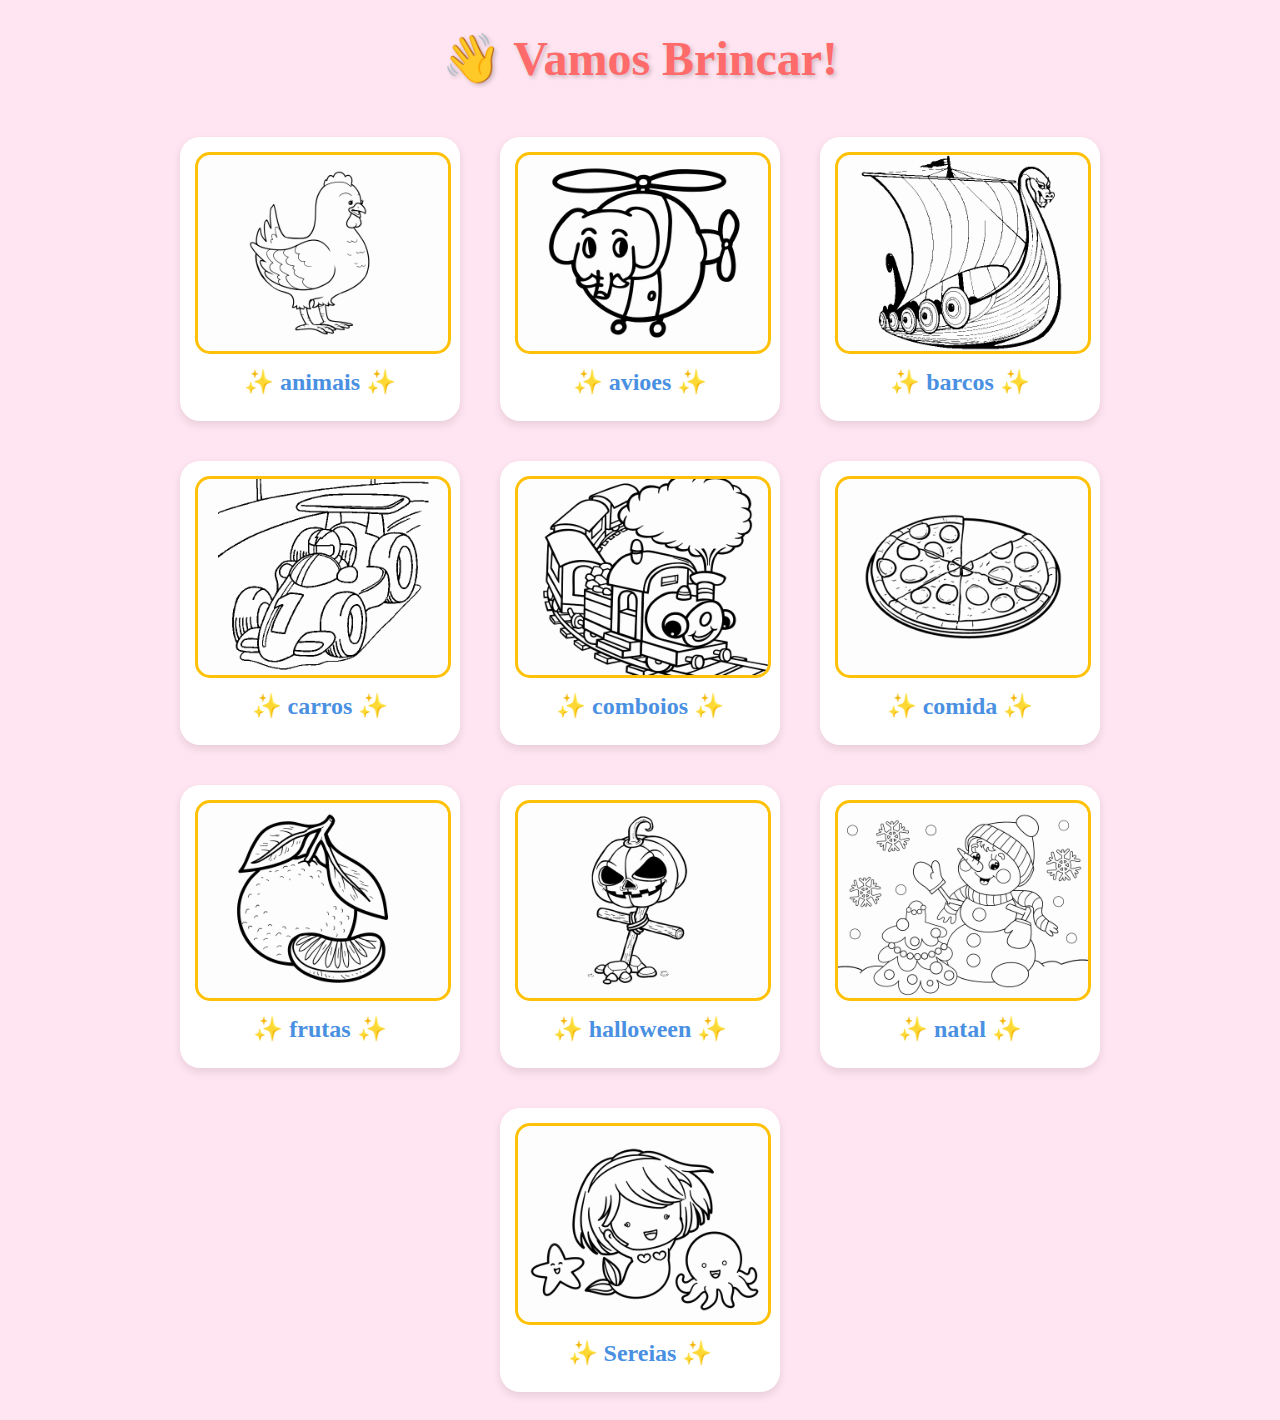
==== index.html @ 5acebd82 "Initial commit" ====
<!DOCTYPE html>
<html lang="pt">
<head>
  <meta charset="UTF-8">
  <title>Escolhe a Categoria</title>
  <link rel="stylesheet" href="css/style.css">
</head>
<body>
  <h1>👋 Vamos Brincar!</h1>
  <div id="lista-categorias"></div>

  <script src="js/index.js"></script>
</body>
</html>
---- css/style.css ----
body {
    background-color: #FFE5F1;
    font-family: "Comic Sans MS", cursive;
    text-align: center;
  }
  h1 {
    color: #FF6B6B;
    font-size: 48px;
    text-shadow: 2px 2px 4px rgba(0,0,0,0.2);
    margin: 30px 0;
  }
  .categoria {
    display: inline-block;
    width: 250px;
    margin: 20px;
    text-align: center;
    cursor: pointer;
    background-color: white;
    border-radius: 20px;
    padding: 15px;
    box-shadow: 0 4px 8px rgba(0,0,0,0.1);
    transition: transform 0.3s ease;
  }
  .categoria:hover {
    transform: scale(1.1);
  }
  .categoria h3 {
    color: #4A90E2;
    font-size: 24px;
    margin: 10px 0;
  }
  .categoria img {
    max-width: 100%;
    height: auto;
    border-radius: 15px;
    border: 3px solid #FFC107;
  }
  #lista-categorias {
    display: flex;
    flex-wrap: wrap;
    justify-content: center;
    max-width: 1200px;
    margin: 0 auto;
  }
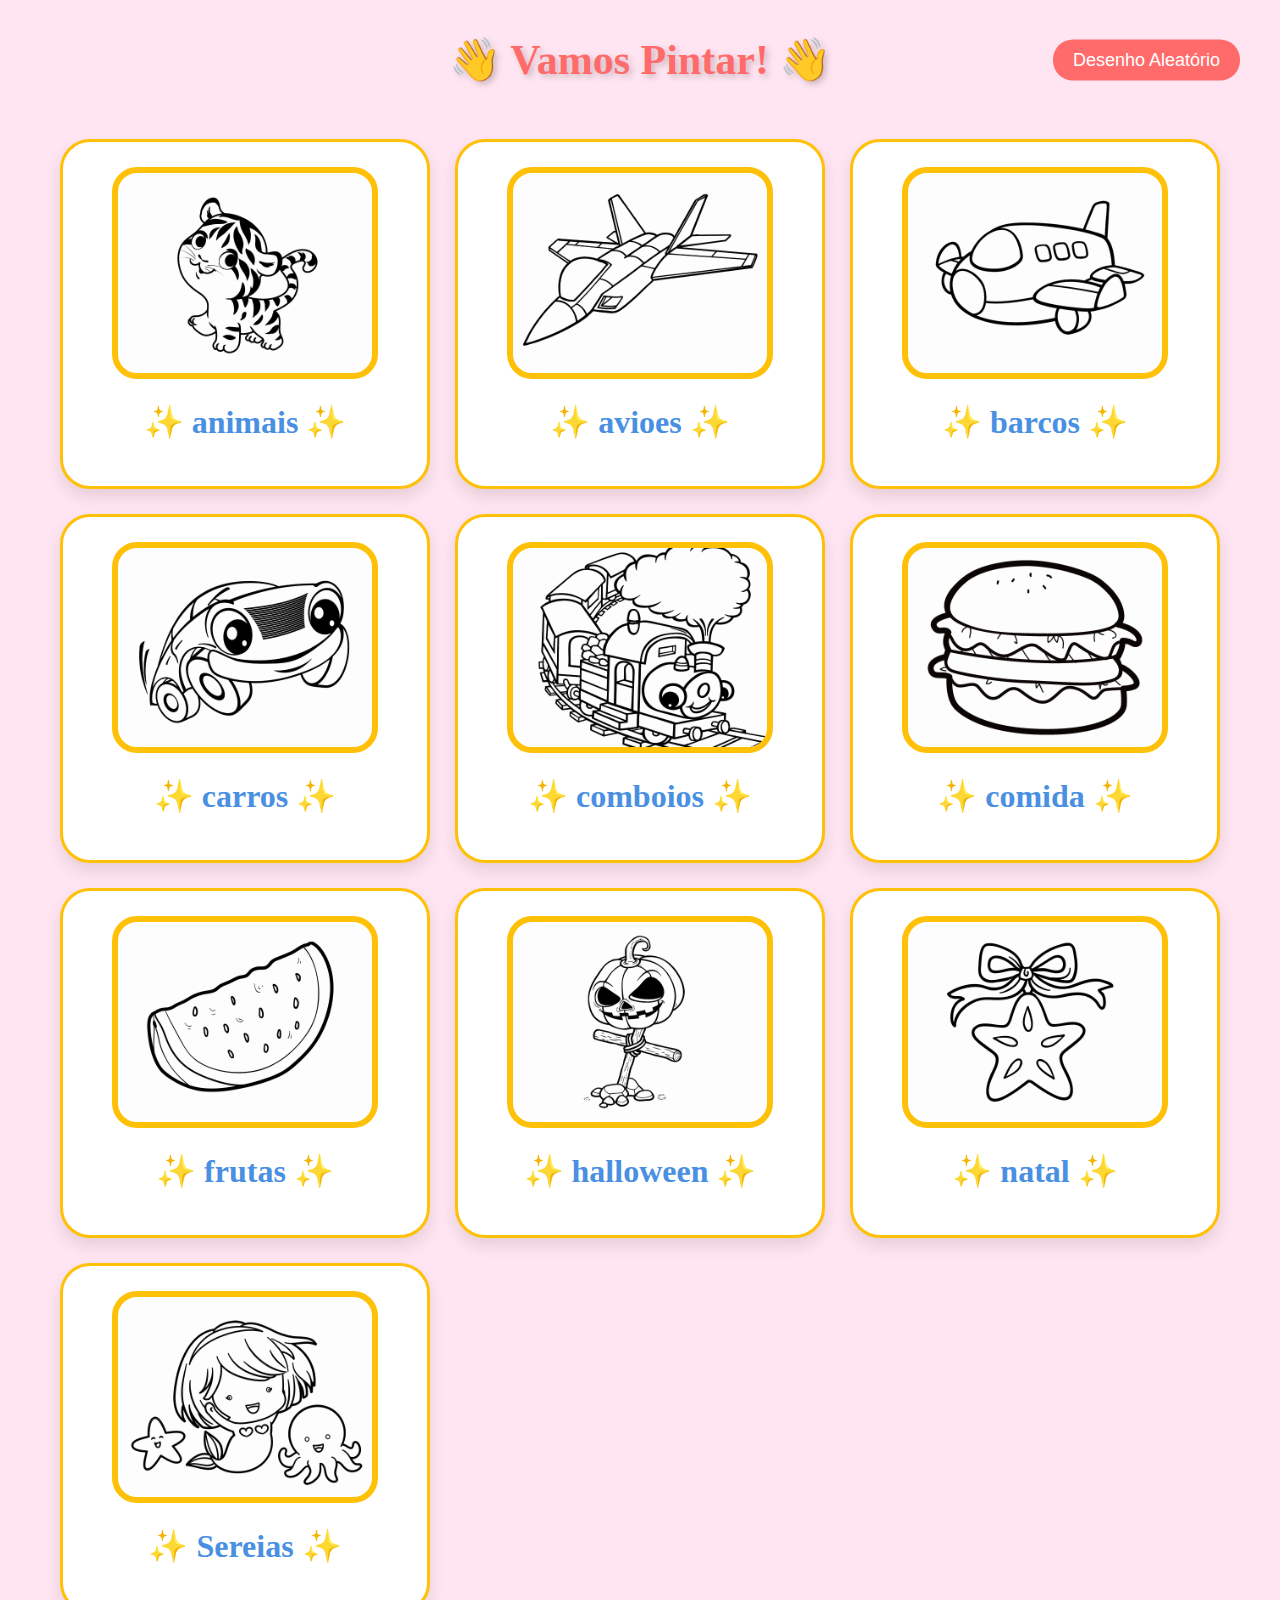
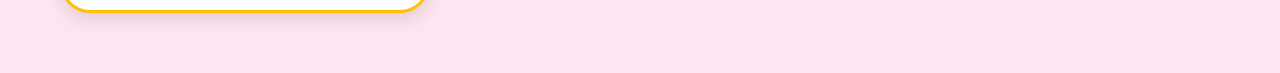
==== commit 026f2368: "Finalização" ====
--- a/index.html
+++ b/index.html
@@ -2,11 +2,20 @@
 <html lang="pt">
 <head>
   <meta charset="UTF-8">
+  <meta name="viewport" content="width=device-width, initial-scale=1.0">
   <title>Escolhe a Categoria</title>
-  <link rel="stylesheet" href="css/style.css">
+  <link rel="stylesheet" href="css/index.css">
 </head>
 <body>
-  <h1>👋 Vamos Brincar!</h1>
+  <!-- Menu Superior -->
+  <header class="top-menu">
+    <h1>👋 Vamos Pintar! 👋</h1>
+    <button class="random-btn" onclick="window.location.href='desenho.html'">
+      Desenho Aleatório
+    </button>
+  </header>
+
+  <!-- Listagem de Categorias -->
   <div id="lista-categorias"></div>
 
   <script src="js/index.js"></script>
--- a/css/index.css
+++ b/css/index.css
@@ -0,0 +1,160 @@
+/* Zera margens e paddings */
+* {
+  margin: 0;
+  padding: 0;
+  box-sizing: border-box;
+}
+
+/* Fonte e fundo */
+body {
+  font-family: "Comic Sans MS", cursive;
+  background-color: #FFE5F1;
+  text-align: center;
+  padding: 20px; /* Se quiser, pode reduzir ou remover */
+}
+
+/* Menu Superior */
+.top-menu {
+  /* Centraliza o h1 e permite posicionar o botão à direita */
+  position: relative;              /* para o botão absolute */
+  display: flex;                   /* flex container */
+  justify-content: center;         /* centraliza o título horizontalmente */
+  align-items: center;             /* alinha verticalmente */
+  padding: 15px 0;
+  background-color: #FFE5F1;       /* mesmo fundo do body, se preferir */
+}
+
+/* Título centralizado no menu */
+.top-menu h1 {
+  margin: 0;
+  font-size: 42px;
+  color: #FF6B6B;
+  text-shadow: 3px 3px 6px rgba(0,0,0,0.2);
+  animation: bounce 1s infinite;
+}
+
+/* Botão “Desenho Aleatório” à direita */
+.random-btn {
+  position: absolute;     /* Para ficar no canto direito */
+  right: 20px;            /* Ajuste a distância horizontal */
+  top: 50%;               /* Centraliza verticalmente no menu */
+  transform: translateY(-50%);
+
+  background: #FF6B6B;
+  color: #fff;
+  border: none;
+  border-radius: 20px;
+  font-size: 18px;
+  padding: 10px 20px;
+  cursor: pointer;
+  transition: transform 0.2s, background-color 0.2s;
+}
+.random-btn:hover {
+  transform: translateY(-50%) scale(1.05);
+  background-color: #FF8B8B;
+}
+.random-btn:active {
+  transform: translateY(-50%) scale(0.97);
+}
+
+/* Animação bounce do título */
+@keyframes bounce {
+  0%, 100% { transform: translateY(0); }
+  50% { transform: translateY(-10px); }
+}
+
+/* Grade de Categorias */
+#lista-categorias {
+  display: grid;
+  grid-template-columns: repeat(3, 1fr);
+  gap: 25px;
+  max-width: 1200px;
+  margin: 20px auto;  /* Centraliza e dá espaçamento abaixo do menu */
+  padding: 20px;
+}
+
+/* Cartão de categoria */
+.categoria {
+  background-color: white;
+  border-radius: 30px;
+  padding: 25px;
+  box-shadow: 0 8px 16px rgba(0,0,0,0.1);
+  transition: all 0.3s ease;
+  border: 3px solid #FFC107;
+}
+.categoria:hover {
+  transform: scale(1.05);
+  border-color: #FF6B6B;
+  box-shadow: 0 12px 24px rgba(0,0,0,0.15);
+}
+.categoria:active {
+  transform: scale(0.98);
+}
+
+/* Título da categoria */
+.categoria h3 {
+  color: #4A90E2;
+  font-size: 32px;
+  margin: 20px 0;
+}
+
+/* Imagem dentro da categoria */
+.categoria img {
+  width: 85%;
+  height: auto;
+  border-radius: 25px;
+  border: 6px solid #FFC107;
+  transition: border-color 0.3s ease;
+}
+.categoria:hover img {
+  border-color: #FF6B6B;
+}
+
+/* Responsividade */
+@media (max-width: 1024px) {
+  #lista-categorias {
+    grid-template-columns: repeat(2, 1fr);
+    gap: 20px;
+  }
+}
+
+@media (max-width: 768px) {
+  .top-menu h1 {
+    font-size: 36px;
+  }
+  #lista-categorias {
+    grid-template-columns: 1fr;
+    padding: 15px;
+  }
+  .categoria {
+    padding: 20px;
+  }
+  .categoria h3 {
+    font-size: 28px;
+  }
+
+  .top-menu {
+    flex-direction: column;      /* Empilha título e botão verticalmente */
+    align-items: center;         /* Centraliza ambos */
+    padding: 10px 0;
+  }
+  
+  .random-btn {
+    position: static;           /* Remove posicionamento absoluto */
+    margin-top: 10px;           /* Espaço entre o título e o botão */
+    transform: none;            /* Remove o translateY */
+  }
+}
+
+@media (max-width: 480px) {
+  .top-menu h1 {
+    font-size: 32px;
+  }
+  .categoria {
+    padding: 15px;
+  }
+  .categoria img {
+    width: 90%;
+    border-width: 4px;
+  }
+}
